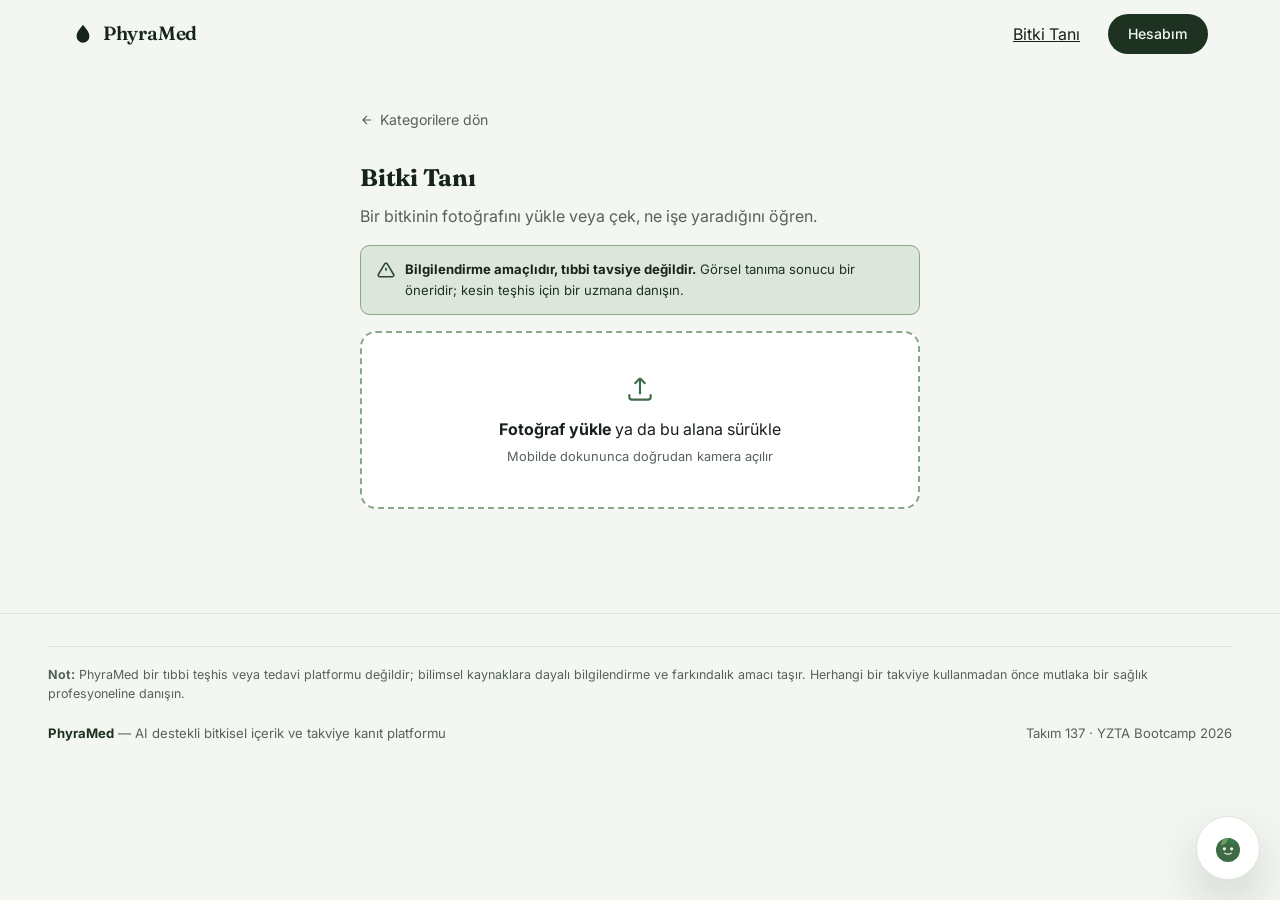
==== pages/gorsel-tanima.html @ 5cb4436f "Add files via upload [SCRUM-37] Görsel tanıma sayfası eklendi, PO içerik standardına uyum (Bilimsel " ====
<!doctype html>
<html lang="tr">
<head>
  <meta charset="UTF-8" />
  <meta name="viewport" content="width=device-width, initial-scale=1.0" />
  <title>Bitki Tanı — PhyraMed</title>
  <link rel="icon" href="data:image/svg+xml,%3Csvg xmlns='http://www.w3.org/2000/svg' viewBox='0 0 24 24'%3E%3Cpath fill='%2329442E' d='M12 2C8 7 5 10.5 5 14.5A7 7 0 0 0 19 14.5C19 10.5 16 7 12 2z'/%3E%3C/svg%3E" />
  <link rel="preconnect" href="https://fonts.googleapis.com" />
  <link href="https://fonts.googleapis.com/css2?family=Fraunces:opsz,wght@9..144,500;9..144,600;9..144,700&family=Inter:wght@400;500;600&family=IBM+Plex+Mono:wght@400;500&display=swap" rel="stylesheet" />
  <link rel="stylesheet" href="../css/style.css" />
  <script src="../js/data.js" defer></script>
  <script src="../js/main.js" defer></script>
</head>
<body data-home="../index.html" data-profil="profil.html" data-tani="gorsel-tanima.html">

  <header class="navbar"></header>

  <main class="recognize-page">
    <a href="../index.html" class="back-link">
      <svg width="14" height="14" viewBox="0 0 24 24" fill="none" stroke="currentColor" stroke-width="2"><path d="M19 12H5M12 19l-7-7 7-7"/></svg>
      Kategorilere dön
    </a>

    <h1>Bitki Tanı</h1>
    <p>Bir bitkinin fotoğrafını yükle veya çek, ne işe yaradığını öğren.</p>

    <div class="disclaimer">
      <svg width="18" height="18" viewBox="0 0 24 24" fill="none" stroke="currentColor" stroke-width="2"><path d="M12 9v4M12 17h.01M10.3 3.9 1.8 18a2 2 0 0 0 1.7 3h17a2 2 0 0 0 1.7-3L13.7 3.9a2 2 0 0 0-3.4 0z"/></svg>
      <span><strong>Bilgilendirme amaçlıdır, tıbbi tavsiye değildir.</strong> Görsel tanıma sonucu bir öneridir; kesin teşhis için bir uzmana danışın.</span>
    </div>

    <label class="dropzone" id="dropzone" for="photo-input">
      <svg width="32" height="32" viewBox="0 0 24 24" fill="none" stroke="currentColor" stroke-width="1.6"><path d="M12 16V4M12 4l-4 4M12 4l4 4"/><path d="M4 16v2a2 2 0 0 0 2 2h12a2 2 0 0 0 2-2v-2"/></svg>
      <div><strong>Fotoğraf yükle</strong> ya da bu alana sürükle</div>
      <p class="hint">Mobilde dokununca doğrudan kamera açılır</p>
      <input type="file" id="photo-input" accept="image/*" capture="environment" />
    </label>

    <div class="preview-wrap" id="preview-wrap" style="display:none;">
      <img id="preview-img" alt="Yüklenen bitki fotoğrafı önizlemesi" />
      <div class="preview-actions">
        <button type="button" class="btn-primary" id="analyze-btn">Analiz Et</button>
        <button type="button" class="btn-ghost" id="reset-btn">Başka fotoğraf seç</button>
      </div>
      <div class="analyzing" id="analyzing" style="display:none;">
        <span class="spinner" aria-hidden="true"></span> Fotoğraf analiz ediliyor...
      </div>
    </div>

    <div id="result-wrap"></div>
  </main>

  <footer class="site-footer"></footer>

  <div class="chatbot-wrap"></div>

  <script>
    document.addEventListener("DOMContentLoaded", () => {
      const dropzone = document.getElementById("dropzone");
      const input = document.getElementById("photo-input");
      const previewWrap = document.getElementById("preview-wrap");
      const previewImg = document.getElementById("preview-img");
      const analyzeBtn = document.getElementById("analyze-btn");
      const resetBtn = document.getElementById("reset-btn");
      const analyzing = document.getElementById("analyzing");
      const resultWrap = document.getElementById("result-wrap");

      // Sürükle-bırak desteği
      ["dragover", "dragenter"].forEach((evt) =>
        dropzone.addEventListener(evt, (e) => { e.preventDefault(); dropzone.classList.add("dragover"); })
      );
      ["dragleave", "drop"].forEach((evt) =>
        dropzone.addEventListener(evt, (e) => { e.preventDefault(); dropzone.classList.remove("dragover"); })
      );
      dropzone.addEventListener("drop", (e) => {
        const file = e.dataTransfer.files?.[0];
        if (file) handleFile(file);
      });

      input.addEventListener("change", () => {
        const file = input.files?.[0];
        if (file) handleFile(file);
      });

      function handleFile(file) {
        if (!file.type.startsWith("image/")) return;
        const reader = new FileReader();
        reader.onload = () => {
          previewImg.src = reader.result;
          previewWrap.style.display = "block";
          resultWrap.innerHTML = "";
          dropzone.style.display = "none";
        };
        reader.readAsDataURL(file);
      }

      analyzeBtn.addEventListener("click", () => {
        analyzing.style.display = "flex";
        analyzeBtn.disabled = true;
        resultWrap.innerHTML = "";

        // NOT: Şu an sabit bir örnek sonuç gösteriyoruz. AI/Melike'nin görsel
        // tanıma modeli hazır olunca burası gerçek bir API çağrısına
        // (ör. POST /api/recognize, dönen alanlar RECOGNITION_DEMO ile aynı
        // şekilde) bağlanacak, geri kalan render kodu değişmeyecek.
        setTimeout(() => {
          analyzing.style.display = "none";
          analyzeBtn.disabled = false;
          renderResult(PhyraMed.RECOGNITION_DEMO);
        }, 1400);
      });

      resetBtn.addEventListener("click", () => {
        input.value = "";
        previewWrap.style.display = "none";
        dropzone.style.display = "block";
        resultWrap.innerHTML = "";
      });

      function renderResult(result) {
        const esc = PhyraMed.escapeHTML;
        resultWrap.innerHTML = `
          <div class="result-card">
            <div class="card-top" style="margin-bottom:0.5rem;">
              <h3 style="margin:0;color:var(--forest-900);">${esc(result.name)}</h3>
              <span class="confidence">%${esc(result.confidence)} eşleşme</span>
            </div>
            <p style="font-size:0.9rem;color:var(--muted);margin:0 0 1rem;">${esc(result.summary)}</p>
            <a href="urun.html?id=${encodeURIComponent(result.related_product_id)}" class="btn-primary" style="display:inline-flex;text-decoration:none;">İlgili ürünü gör</a>
          </div>
        `;
      }
    });
  </script>
</body>
</html>
---- css/style.css ----
/* =========================================================
   PhyraMed — Tasarım Sistemi
   Tek kaynak: renkleri/fontları değiştirmek istersen sadece
   buradaki :root değişkenlerini güncelle.
   ========================================================= */
:root {
  /* Zemin: soğuk, hafif yeşile çalan kağıt tonu */
  --paper: #F3F6F1;
  --paper-dim: #E7EEE3;
  --surface: #FFFFFF;

  /* Marka yeşili — koyudan açığa */
  --forest-900: #16241A;
  --forest-800: #1E3222;
  --forest-700: #29442E;
  --forest-500: #3F6B44;
  --forest-300: #86A788;
  --forest-100: #DCE6DA;

  --ink: #1A211B;
  --muted: #55625A;

  /* Kanıt seviyesi kodlaması — sitenin bilimsel omurgası */
  --evidence-strong: #2E7D4F;
  --evidence-strong-bg: #E7F3EB;
  --evidence-middle: #A9760E;
  --evidence-middle-bg: #FBF1DD;
  --evidence-weak: #A8402B;
  --evidence-weak-bg: #F7E7E3;

  --font-display: "Fraunces", "Source Serif 4", Georgia, serif;
  --font-body: "Inter", system-ui, sans-serif;
  --font-mono: "IBM Plex Mono", monospace;

  --radius-card: 1rem;
  --radius-sm: 0.6rem;
  --shadow-sm: 0 1px 2px rgba(22, 36, 26, 0.06);
  --shadow-md: 0 8px 24px rgba(22, 36, 26, 0.08);
  --shadow-lg: 0 20px 48px rgba(22, 36, 26, 0.16);
}

* { box-sizing: border-box; }
html { scroll-behavior: smooth; }

body {
  margin: 0;
  background: var(--paper);
  color: var(--ink);
  font-family: var(--font-body);
  line-height: 1.55;
  -webkit-font-smoothing: antialiased;
}

h1, h2, h3 { font-family: var(--font-display); margin: 0 0 0.5rem; letter-spacing: -0.01em; }
p { margin: 0 0 1rem; color: var(--muted); }
a { color: inherit; }

:focus-visible {
  outline: 2px solid var(--forest-500);
  outline-offset: 3px;
  border-radius: 4px;
}

@media (prefers-reduced-motion: reduce) {
  html { scroll-behavior: auto; }
  *, *::before, *::after {
    animation-duration: 0.01ms !important;
    transition-duration: 0.01ms !important;
  }
}

.container { max-width: 74rem; margin: 0 auto; padding: 0 1.5rem; }

/* ---------- Navbar ---------- */
.navbar {
  position: sticky;
  top: 0;
  z-index: 40;
  background: rgba(243, 246, 241, 0.85);
  backdrop-filter: blur(10px);
  border-bottom: 1px solid transparent;
  transition: border-color 0.25s ease, box-shadow 0.25s ease;
}
.navbar.scrolled {
  border-bottom-color: var(--forest-100);
  box-shadow: var(--shadow-sm);
}
.navbar-inner {
  max-width: 74rem;
  margin: 0 auto;
  padding: 0 1.5rem;
  height: 4.25rem;
  display: flex;
  align-items: center;
  justify-content: space-between;
}
.brand {
  display: flex;
  align-items: center;
  gap: 0.55rem;
  font-family: var(--font-display);
  font-weight: 600;
  font-size: 1.2rem;
  color: var(--forest-900);
  text-decoration: none;
  letter-spacing: -0.01em;
}
.brand svg { flex-shrink: 0; }
.nav-links { display: none; align-items: center; gap: 1.75rem; }
.nav-cta {
  background: var(--forest-800);
  color: var(--paper) !important;
  padding: 0.55rem 1.25rem;
  border-radius: 999px;
  font-size: 0.88rem;
  font-weight: 500;
  text-decoration: none;
  transition: background 0.15s ease, transform 0.15s ease;
}
.nav-cta:hover { background: var(--forest-900); transform: translateY(-1px); }
.menu-btn { display: inline-flex; background: none; border: none; cursor: pointer; padding: 0.5rem; color: var(--forest-900); }
.mobile-menu { display: none; flex-direction: column; gap: 0.25rem; padding: 0 1.5rem 1rem; border-top: 1px solid var(--forest-100); }
.mobile-menu.open { display: flex; padding-top: 0.75rem; }
.mobile-menu a { padding: 0.6rem 0; font-size: 0.92rem; font-weight: 500; color: var(--forest-700); text-decoration: none; }

@media (min-width: 640px) {
  .nav-links { display: flex; }
  .menu-btn { display: none; }
}

/* ---------- Hero ---------- */
main.page { padding: 0 0 4rem; max-width: 74rem; margin: 0 auto; }
.hero {
  display: grid;
  grid-template-columns: 1fr;
  gap: 2.5rem;
  align-items: center;
  padding: 3rem 1.5rem 2.5rem;
}
@media (min-width: 900px) {
  .hero { grid-template-columns: 1.1fr 0.9fr; padding: 4.5rem 1.5rem 3.5rem; }
}
.eyebrow {
  display: inline-flex;
  align-items: center;
  gap: 0.5rem;
  font-family: var(--font-mono);
  font-size: 0.75rem;
  letter-spacing: 0.06em;
  text-transform: uppercase;
  color: var(--forest-500);
  background: var(--forest-100);
  padding: 0.3rem 0.75rem;
  border-radius: 999px;
  margin-bottom: 1.25rem;
}
.hero h1 {
  font-size: 2.1rem;
  line-height: 1.12;
  color: var(--forest-900);
  font-weight: 600;
}
@media (min-width: 640px) { .hero h1 { font-size: 2.9rem; } }
.hero .lede { font-size: 1.05rem; max-width: 34rem; }
.hero-art { display: flex; justify-content: center; }
.hero-art svg { width: 100%; max-width: 22rem; height: auto; }

/* Kanıt seviyesi lejantı — hero altında, içeriğe dayalı gerçek bir imza öğesi */
.legend {
  display: flex;
  flex-wrap: wrap;
  gap: 0.6rem;
  margin-top: 1.75rem;
}
.legend-chip {
  display: flex;
  align-items: center;
  gap: 0.45rem;
  font-size: 0.8rem;
  color: var(--ink);
  background: var(--surface);
  border: 1px solid var(--forest-100);
  border-radius: 999px;
  padding: 0.4rem 0.8rem 0.4rem 0.55rem;
}
.legend-dot { width: 0.55rem; height: 0.55rem; border-radius: 999px; flex-shrink: 0; }

/* ---------- Section ---------- */
.section { padding: 2.75rem 1.5rem 0; }
.section-head { display: flex; align-items: baseline; justify-content: space-between; gap: 1rem; margin-bottom: 1.25rem; }
.section-head h2 { font-size: 1.35rem; color: var(--forest-900); }
.section-head .hint { font-size: 0.85rem; color: var(--muted); }

.grid { display: grid; gap: 0.85rem; grid-template-columns: repeat(2, 1fr); }
@media (min-width: 640px) { .grid { grid-template-columns: repeat(3, 1fr); } }
@media (min-width: 1024px) { .grid.categories { grid-template-columns: repeat(6, 1fr); } }
@media (min-width: 1024px) { .grid.products { grid-template-columns: repeat(3, 1fr); gap: 1.1rem; } }

/* ---------- Cards ---------- */
.card {
  display: block;
  text-align: left;
  background: var(--surface);
  border: 1px solid var(--forest-100);
  border-radius: var(--radius-card);
  padding: 1.1rem;
  cursor: pointer;
  text-decoration: none;
  color: inherit;
  box-shadow: var(--shadow-sm);
  transition: box-shadow 0.2s ease, transform 0.2s ease, border-color 0.2s ease;
}
.card:hover { border-color: var(--forest-300); box-shadow: var(--shadow-md); transform: translateY(-2px); }
.card.category { display: flex; flex-direction: column; gap: 0.6rem; align-items: flex-start; }
.card.category svg { color: var(--forest-500); }
.card.category span { font-size: 0.86rem; font-weight: 500; color: var(--forest-900); line-height: 1.3; }
.card.category.active { border-color: var(--forest-500); background: var(--forest-100); box-shadow: var(--shadow-md); }

.card.product { padding: 1.4rem; display: flex; flex-direction: column; gap: 0.7rem; }
.card-top { display: flex; justify-content: space-between; align-items: start; gap: 0.5rem; }
.card-top h3 { font-size: 1.12rem; color: var(--forest-900); margin: 0; }
.card p.desc { font-size: 0.9rem; color: var(--muted); margin: 0; }

.evidence-badge {
  display: inline-flex;
  align-items: center;
  gap: 0.4rem;
  border-radius: 999px;
  padding: 0.28rem 0.75rem;
  font-size: 0.76rem;
  font-family: var(--font-mono);
  font-weight: 500;
  white-space: nowrap;
}
.evidence-badge::before {
  content: "";
  width: 0.45rem; height: 0.45rem; border-radius: 999px; background: currentColor;
}
.evidence-Güçlü { background: var(--evidence-strong-bg); color: var(--evidence-strong); }
.evidence-Orta  { background: var(--evidence-middle-bg); color: var(--evidence-middle); }
.evidence-Zayıf { background: var(--evidence-weak-bg); color: var(--evidence-weak); }
/* Bekliyor / Değerlendirilemedi bilimsel kanıt seviyesi değildir (bkz.
   evidence-classification.md madde 7) — bilinçli olarak nötr gri: */
.evidence-Bekliyor, .evidence-Değerlendirilemedi { background: var(--paper-dim); color: var(--muted); }
.evidence-Bekliyor::before, .evidence-Değerlendirilemedi::before { display: none; }

/* ---------- İskelet (skeleton) yükleyici ----------
   Gerçek API'ye geçince veri gelene kadar boş ekran yerine bunlar görünür. */
.skeleton {
  position: relative;
  overflow: hidden;
  background: var(--forest-100);
  border-color: transparent;
  box-shadow: none;
  pointer-events: none;
}
.skeleton::after {
  content: "";
  position: absolute; inset: 0;
  transform: translateX(-100%);
  background: linear-gradient(90deg, transparent, rgba(255,255,255,0.55), transparent);
  animation: shimmer 1.4s ease-in-out infinite;
}
@keyframes shimmer { 100% { transform: translateX(100%); } }
.skeleton-category { height: 4.4rem; }
.skeleton-product { height: 8.5rem; }
.skeleton-panel { height: 7rem; border-radius: var(--radius-card); }
.skeleton-row { height: 3.5rem; border-radius: var(--radius-card); margin-bottom: 0.55rem; }

/* ---------- Ürün detay (iki kolon) ---------- */
.product-header { padding: 2.5rem 1.5rem 0; max-width: 56rem; margin: 0 auto; }
.back-link {
  display: inline-flex; align-items: center; gap: 0.4rem;
  font-size: 0.88rem; color: var(--muted); text-decoration: none; margin-bottom: 1.75rem;
  transition: color 0.15s ease;
}
.back-link:hover { color: var(--forest-700); }
.product-layout {
  display: grid;
  grid-template-columns: 1fr;
  gap: 1rem;
  max-width: 56rem;
  margin: 1.5rem auto 0;
  padding: 0 1.5rem 3rem;
}
@media (min-width: 800px) { .product-layout { grid-template-columns: 1.6fr 1fr; align-items: start; } }
.panel {
  background: var(--surface);
  border: 1px solid var(--forest-100);
  border-radius: var(--radius-card);
  padding: 1.4rem;
  margin-bottom: 1rem;
  box-shadow: var(--shadow-sm);
}
.panel.risk { background: var(--evidence-weak-bg); border-color: rgba(168, 64, 43, 0.25); }
.panel h2 { font-size: 0.98rem; display: flex; align-items: center; gap: 0.5rem; color: var(--forest-900); }
.panel.risk h2 { color: var(--evidence-weak); }
.panel ul { margin: 0; padding-left: 1.1rem; font-size: 0.9rem; color: var(--muted); }
.panel ul li { margin-bottom: 0.3rem; }
.source-row { display: flex; justify-content: space-between; align-items: center; gap: 0.75rem; font-size: 0.88rem; padding: 0.5rem 0; border-bottom: 1px solid var(--forest-100); }
.source-row:last-child { border-bottom: none; }
.source-tag { font-size: 0.72rem; background: var(--forest-100); color: var(--forest-700); padding: 0.2rem 0.65rem; border-radius: 999px; white-space: nowrap; }

/* ---------- Profil ---------- */
.profile-page { max-width: 42rem; margin: 0 auto; padding: 2.5rem 1.5rem 3rem; }
.avatar {
  width: 4rem; height: 4rem; border-radius: 999px;
  background: linear-gradient(155deg, var(--forest-500), var(--forest-800));
  color: var(--paper);
  display: flex; align-items: center; justify-content: center;
  font-family: var(--font-display); font-size: 1.4rem; font-weight: 600;
  box-shadow: var(--shadow-sm);
}
.profile-head { display: flex; align-items: center; gap: 1.1rem; margin-bottom: 2.25rem; }
.profile-head h1 { font-size: 1.35rem; color: var(--forest-900); margin-bottom: 0.15rem; }
.profile-head .since { font-size: 0.85rem; color: var(--muted); margin: 0; }
.history-item {
  display: flex; justify-content: space-between; align-items: center; gap: 0.75rem;
  background: var(--surface); border: 1px solid var(--forest-100); border-radius: var(--radius-card);
  padding: 0.95rem 1.1rem; margin-bottom: 0.55rem; box-shadow: var(--shadow-sm);
  opacity: 0; transform: translateX(-8px);
  animation: slideIn 0.35s ease forwards;
}
@keyframes slideIn { to { opacity: 1; transform: translateX(0); } }
.history-item .query { font-size: 0.92rem; font-weight: 500; margin: 0; color: var(--ink); }
.history-item .cat { font-size: 0.78rem; color: var(--muted); margin: 0.1rem 0 0; }
.history-item .date { font-size: 0.78rem; color: var(--muted); font-family: var(--font-mono); flex-shrink: 0; }

/* ---------- Görsel tanıma (SCRUM-37) ---------- */
.recognize-page { max-width: 38rem; margin: 0 auto; padding: 2.5rem 1.5rem 3rem; }
.recognize-page h1 { font-size: 1.5rem; color: var(--forest-900); }

.dropzone {
  display: flex;
  flex-direction: column;
  align-items: center;
  justify-content: center;
  border: 2px dashed var(--forest-300);
  border-radius: var(--radius-card);
  background: var(--surface);
  padding: 2.5rem 1.5rem;
  text-align: center;
  cursor: pointer;
  transition: border-color 0.15s ease, background 0.15s ease;
}
.dropzone:hover, .dropzone.dragover { border-color: var(--forest-500); background: var(--forest-100); }
.dropzone svg { color: var(--forest-500); margin-bottom: 0.75rem; }
.dropzone .hint { font-size: 0.8rem; color: var(--muted); margin: 0.35rem 0 0; }
.dropzone input[type="file"] { display: none; }

.preview-wrap { margin-top: 1.25rem; text-align: center; }
.preview-wrap img {
  max-width: 100%; max-height: 20rem; border-radius: var(--radius-card);
  box-shadow: var(--shadow-md); object-fit: cover;
}
.preview-actions { display: flex; gap: 0.6rem; justify-content: center; margin-top: 1rem; }
.btn-primary {
  background: var(--forest-800); color: var(--paper); border: none; border-radius: 999px;
  padding: 0.6rem 1.4rem; font-size: 0.88rem; font-weight: 500; cursor: pointer;
  transition: background 0.15s ease;
}
.btn-primary:hover { background: var(--forest-900); }
.btn-primary:disabled { opacity: 0.6; cursor: not-allowed; }
.btn-ghost {
  background: none; border: 1px solid var(--forest-100); color: var(--forest-700);
  border-radius: 999px; padding: 0.6rem 1.4rem; font-size: 0.88rem; font-weight: 500; cursor: pointer;
}
.btn-ghost:hover { background: var(--forest-100); }

.analyzing { display: flex; align-items: center; gap: 0.6rem; justify-content: center; margin-top: 1rem; color: var(--muted); font-size: 0.88rem; }
.spinner {
  width: 1.1rem; height: 1.1rem; border-radius: 999px;
  border: 2px solid var(--forest-100); border-top-color: var(--forest-500);
  animation: spin 0.7s linear infinite;
}
@keyframes spin { to { transform: rotate(360deg); } }

.result-card {
  margin-top: 1.5rem; background: var(--surface); border: 1px solid var(--forest-100);
  border-radius: var(--radius-card); padding: 1.4rem; box-shadow: var(--shadow-sm);
}
.result-card .confidence {
  font-family: var(--font-mono); font-size: 0.76rem; color: var(--forest-500);
  background: var(--forest-100); border-radius: 999px; padding: 0.2rem 0.65rem;
}

/* ---------- Footer ---------- */
.site-footer {
  border-top: 1px solid var(--forest-100);
  padding: 2rem 1.5rem;
  margin-top: 3.5rem;
}
.footer-inner {
  max-width: 74rem; margin: 0 auto;
  display: flex; flex-wrap: wrap; justify-content: space-between; gap: 1rem;
  font-size: 0.82rem; color: var(--muted);
}
.footer-inner strong { color: var(--forest-800); }

.disclaimer {
  display: flex;
  align-items: flex-start;
  gap: 0.6rem;
  background: var(--forest-100);
  border: 1px solid var(--forest-300);
  border-radius: var(--radius-sm);
  padding: 0.85rem 1rem;
  font-size: 0.82rem;
  color: var(--forest-800);
  margin: 0 0 1rem;
}
.disclaimer svg { flex-shrink: 0; margin-top: 0.1rem; color: var(--forest-700); }
.disclaimer strong { color: var(--forest-900); }
.footer-disclaimer {
  max-width: 74rem; margin: 0 auto 1.25rem;
  font-size: 0.78rem; color: var(--muted);
  border-top: 1px solid var(--forest-100);
  padding-top: 1.1rem;
}

/* =========================================================
   Chatbot karakteri
   ========================================================= */
.chatbot-wrap {
  position: fixed; bottom: 1.25rem; right: 1.25rem; z-index: 50;
  display: flex; flex-direction: column; align-items: flex-end; gap: 0.75rem;
}
.mascot-btn {
  width: 4rem; height: 4rem; border-radius: 999px;
  background: var(--surface);
  border: 1px solid var(--forest-100);
  box-shadow: var(--shadow-lg);
  display: flex; align-items: center; justify-content: center;
  cursor: pointer;
  animation: floatIdle 4s ease-in-out infinite;
  transition: transform 0.15s ease;
}
.mascot-btn:hover { transform: scale(1.08); }
.mascot-btn:active { transform: scale(0.92); }
.mascot-btn.talking { animation: talkBounce 0.5s ease-in-out infinite; }
.mascot-btn.happy { animation: happyPop 0.5s ease; }

@keyframes floatIdle {
  0%, 100% { transform: rotate(0deg) translateY(0); }
  25% { transform: rotate(-4deg) translateY(-2px); }
  75% { transform: rotate(4deg) translateY(-2px); }
}
@keyframes talkBounce {
  0%, 100% { transform: rotate(0deg) scale(1); }
  50% { transform: rotate(-5deg) scale(1.05); }
}
@keyframes happyPop {
  0% { transform: scale(1); }
  50% { transform: scale(1.18); }
  100% { transform: scale(1); }
}
.talking .mascot-mouth { animation: mouthMove 0.5s ease-in-out infinite; }
@keyframes mouthMove {
  0%, 100% { transform: scaleY(1); }
  50% { transform: scaleY(1.6) translateY(2px); }
}

.chat-panel {
  width: min(24rem, 90vw); height: 27rem;
  background: var(--surface);
  border-radius: var(--radius-card);
  box-shadow: var(--shadow-lg);
  border: 1px solid var(--forest-100);
  display: none; flex-direction: column; overflow: hidden;
}
.chat-panel.open { display: flex; animation: panelIn 0.18s ease; }
@keyframes panelIn {
  from { opacity: 0; transform: translateY(16px) scale(0.96); }
  to { opacity: 1; transform: translateY(0) scale(1); }
}
.chat-header {
  background: var(--forest-800); color: var(--paper);
  padding: 0.85rem 1.1rem; display: flex; justify-content: space-between; align-items: center;
  font-family: var(--font-display); font-weight: 600;
}
.chat-header button { background: none; border: none; color: var(--paper); cursor: pointer; opacity: 0.85; }
.chat-header button:hover { opacity: 1; }
.chat-body { flex: 1; overflow-y: auto; overflow-anchor: none; scroll-behavior: smooth; padding: 0.85rem; background: var(--paper-dim); display: flex; flex-direction: column; gap: 0.5rem; }
.bubble { max-width: 82%; padding: 0.55rem 0.8rem; border-radius: 1rem; font-size: 0.85rem; }
.bubble.bot { background: var(--surface); border: 1px solid var(--forest-100); align-self: flex-start; }
.bubble.user { background: var(--forest-800); color: var(--paper); align-self: flex-end; }
.quick-replies { display: flex; gap: 0.5rem; padding: 0 0.85rem 0.6rem; overflow-x: auto; }
.quick-replies button {
  flex-shrink: 0; font-size: 0.75rem; padding: 0.4rem 0.8rem; border-radius: 999px;
  border: 1px solid var(--forest-100); background: var(--surface); color: var(--forest-700); cursor: pointer;
  transition: background 0.15s ease;
}
.quick-replies button:hover { background: var(--forest-100); }
.chat-form { display: flex; gap: 0.5rem; padding: 0.85rem; border-top: 1px solid var(--forest-100); }
.chat-form input {
  flex: 1; font-size: 0.85rem; padding: 0.55rem 1rem; border-radius: 999px;
  border: 1px solid var(--forest-100); background: var(--paper);
}
.chat-form input:focus { outline: none; border-color: var(--forest-300); }
.chat-form button {
  background: var(--forest-800); color: var(--paper); border: none; border-radius: 999px;
  width: 2.4rem; height: 2.4rem; cursor: pointer; display: flex; align-items: center; justify-content: center;
  transition: background 0.15s ease;
}
.chat-form button:hover { background: var(--forest-900); }
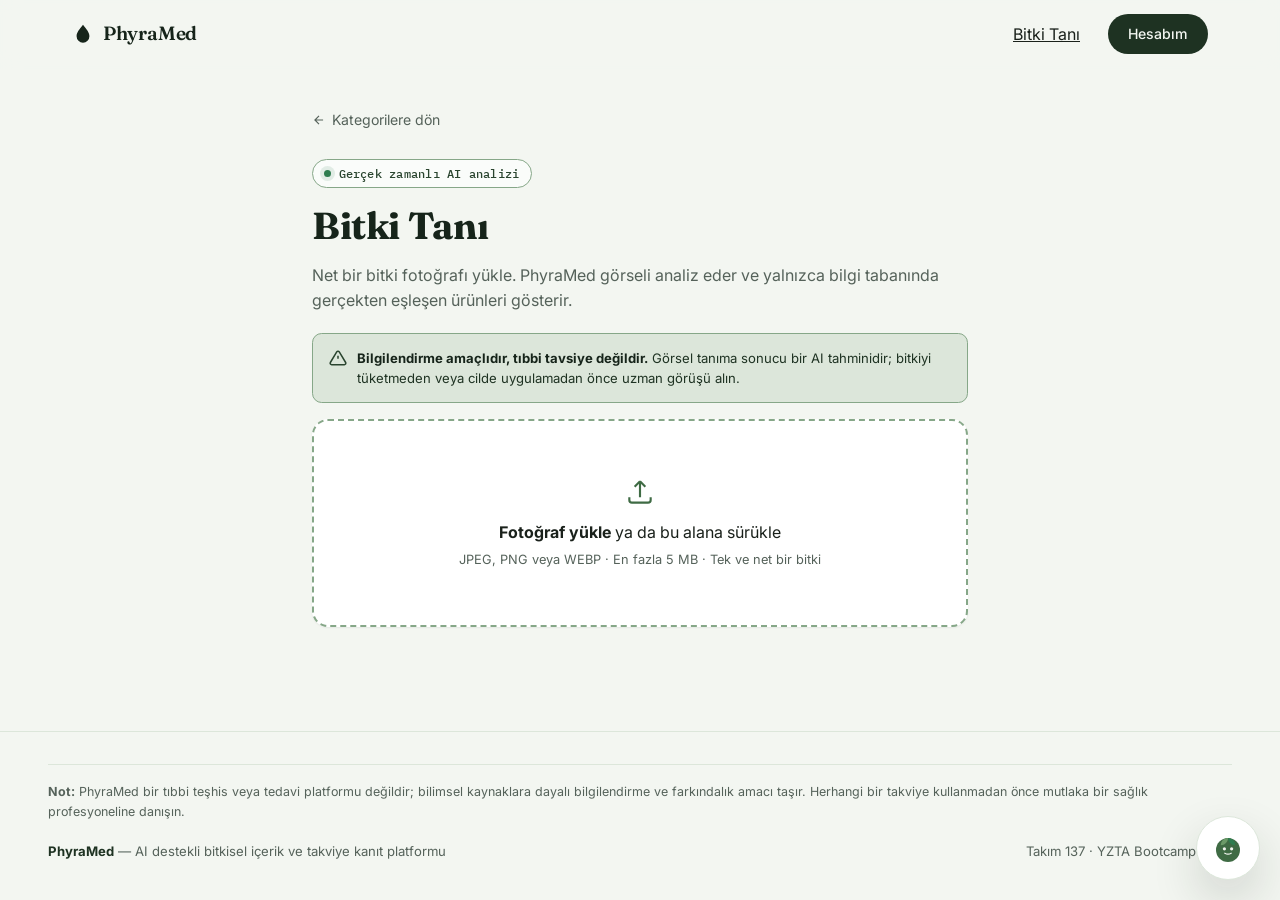
==== commit eaba9e0b: "Finalize visual recognition, safety, comments, and chatbot integration" ====
--- a/pages/gorsel-tanima.html
+++ b/pages/gorsel-tanima.html
@@ -21,33 +21,48 @@
       Kategorilere dön
     </a>
 
-    <h1>Bitki Tanı</h1>
-    <p>Bir bitkinin fotoğrafını yükle veya çek, ne işe yaradığını öğren.</p>
+    <div class="recognize-heading">
+      <span class="ai-live-badge">
+        <span class="ai-live-dot" aria-hidden="true"></span>
+        Gerçek zamanlı AI analizi
+      </span>
+      <h1>Bitki Tanı</h1>
+      <p>Net bir bitki fotoğrafı yükle. PhyraMed görseli analiz eder ve yalnızca bilgi tabanında gerçekten eşleşen ürünleri gösterir.</p>
+    </div>
 
     <div class="disclaimer">
       <svg width="18" height="18" viewBox="0 0 24 24" fill="none" stroke="currentColor" stroke-width="2"><path d="M12 9v4M12 17h.01M10.3 3.9 1.8 18a2 2 0 0 0 1.7 3h17a2 2 0 0 0 1.7-3L13.7 3.9a2 2 0 0 0-3.4 0z"/></svg>
-      <span><strong>Bilgilendirme amaçlıdır, tıbbi tavsiye değildir.</strong> Görsel tanıma sonucu bir öneridir; kesin teşhis için bir uzmana danışın.</span>
+      <span><strong>Bilgilendirme amaçlıdır, tıbbi tavsiye değildir.</strong> Görsel tanıma sonucu bir AI tahminidir; bitkiyi tüketmeden veya cilde uygulamadan önce uzman görüşü alın.</span>
     </div>
 
     <label class="dropzone" id="dropzone" for="photo-input">
       <svg width="32" height="32" viewBox="0 0 24 24" fill="none" stroke="currentColor" stroke-width="1.6"><path d="M12 16V4M12 4l-4 4M12 4l4 4"/><path d="M4 16v2a2 2 0 0 0 2 2h12a2 2 0 0 0 2-2v-2"/></svg>
       <div><strong>Fotoğraf yükle</strong> ya da bu alana sürükle</div>
-      <p class="hint">Mobilde dokununca doğrudan kamera açılır</p>
-      <input type="file" id="photo-input" accept="image/*" capture="environment" />
+      <p class="hint">JPEG, PNG veya WEBP · En fazla 5 MB · Tek ve net bir bitki</p>
+      <input
+        type="file"
+        id="photo-input"
+        accept="image/jpeg,image/png,image/webp"
+        capture="environment"
+        aria-describedby="upload-help"
+      />
     </label>
+    <p id="upload-help" class="sr-only">JPEG, PNG veya WEBP biçiminde en fazla 5 MB boyutunda tek bir bitki fotoğrafı yükleyin.</p>
 
     <div class="preview-wrap" id="preview-wrap" style="display:none;">
       <img id="preview-img" alt="Yüklenen bitki fotoğrafı önizlemesi" />
+      <p class="file-meta" id="file-meta"></p>
       <div class="preview-actions">
-        <button type="button" class="btn-primary" id="analyze-btn">Analiz Et</button>
+        <button type="button" class="btn-primary" id="analyze-btn">AI ile Analiz Et</button>
         <button type="button" class="btn-ghost" id="reset-btn">Başka fotoğraf seç</button>
       </div>
-      <div class="analyzing" id="analyzing" style="display:none;">
-        <span class="spinner" aria-hidden="true"></span> Fotoğraf analiz ediliyor...
+      <div class="analyzing" id="analyzing" style="display:none;" role="status" aria-live="polite">
+        <span class="spinner" aria-hidden="true"></span>
+        <span>Görsel analiz ediliyor ve PhyraMed kataloğuyla eşleştiriliyor...</span>
       </div>
     </div>
 
-    <div id="result-wrap"></div>
+    <div id="result-wrap" aria-live="polite"></div>
   </main>
 
   <footer class="site-footer"></footer>
@@ -60,20 +75,36 @@
       const input = document.getElementById("photo-input");
       const previewWrap = document.getElementById("preview-wrap");
       const previewImg = document.getElementById("preview-img");
+      const fileMeta = document.getElementById("file-meta");
       const analyzeBtn = document.getElementById("analyze-btn");
       const resetBtn = document.getElementById("reset-btn");
       const analyzing = document.getElementById("analyzing");
       const resultWrap = document.getElementById("result-wrap");
 
-      // Sürükle-bırak desteği
-      ["dragover", "dragenter"].forEach((evt) =>
-        dropzone.addEventListener(evt, (e) => { e.preventDefault(); dropzone.classList.add("dragover"); })
-      );
-      ["dragleave", "drop"].forEach((evt) =>
-        dropzone.addEventListener(evt, (e) => { e.preventDefault(); dropzone.classList.remove("dragover"); })
-      );
-      dropzone.addEventListener("drop", (e) => {
-        const file = e.dataTransfer.files?.[0];
+      const MAX_FILE_SIZE = 5 * 1024 * 1024;
+      const ALLOWED_TYPES = new Set(["image/jpeg", "image/png", "image/webp"]);
+      const REQUEST_TIMEOUT_MS = 60000;
+
+      let selectedFile = null;
+      let previewObjectURL = null;
+      let activeController = null;
+
+      ["dragover", "dragenter"].forEach((eventName) => {
+        dropzone.addEventListener(eventName, (event) => {
+          event.preventDefault();
+          dropzone.classList.add("dragover");
+        });
+      });
+
+      ["dragleave", "drop"].forEach((eventName) => {
+        dropzone.addEventListener(eventName, (event) => {
+          event.preventDefault();
+          dropzone.classList.remove("dragover");
+        });
+      });
+
+      dropzone.addEventListener("drop", (event) => {
+        const file = event.dataTransfer.files?.[0];
         if (file) handleFile(file);
       });
 
@@ -82,54 +113,382 @@
         if (file) handleFile(file);
       });
 
+      analyzeBtn.addEventListener("click", analyzeSelectedImage);
+      resetBtn.addEventListener("click", resetSelection);
+
       function handleFile(file) {
-        if (!file.type.startsWith("image/")) return;
-        const reader = new FileReader();
-        reader.onload = () => {
-          previewImg.src = reader.result;
-          previewWrap.style.display = "block";
-          resultWrap.innerHTML = "";
-          dropzone.style.display = "none";
-        };
-        reader.readAsDataURL(file);
-      }
-
-      analyzeBtn.addEventListener("click", () => {
-        analyzing.style.display = "flex";
-        analyzeBtn.disabled = true;
+        clearUploadError();
+        clearResult();
+
+        if (!ALLOWED_TYPES.has(file.type)) {
+          showUploadError("Sadece JPEG, PNG veya WEBP biçimindeki fotoğraflar yüklenebilir.");
+          input.value = "";
+          return;
+        }
+
+        if (file.size === 0) {
+          showUploadError("Seçilen dosya boş. Lütfen başka bir fotoğraf seç.");
+          input.value = "";
+          return;
+        }
+
+        if (file.size > MAX_FILE_SIZE) {
+          const sizeMB = (file.size / (1024 * 1024)).toFixed(1);
+          showUploadError(`Dosya çok büyük (${sizeMB} MB). En fazla 5 MB boyutunda bir fotoğraf yükleyebilirsin.`);
+          input.value = "";
+          return;
+        }
+
+        abortActiveRequest();
+        revokePreviewURL();
+
+        selectedFile = file;
+        previewObjectURL = URL.createObjectURL(file);
+        previewImg.src = previewObjectURL;
+        previewWrap.style.display = "block";
+        dropzone.style.display = "none";
+        fileMeta.textContent = `${file.name} · ${formatFileSize(file.size)}`;
+        analyzeBtn.focus();
+      }
+
+      async function analyzeSelectedImage() {
+        if (!selectedFile) {
+          showUploadError("Önce analiz edilecek bir fotoğraf seç.");
+          return;
+        }
+
+        abortActiveRequest();
+        clearResult();
+        setBusy(true);
+
+        const controller = new AbortController();
+        activeController = controller;
+        const timeoutId = window.setTimeout(() => controller.abort(), REQUEST_TIMEOUT_MS);
+        const startedAt = performance.now();
+
+        try {
+          const formData = new FormData();
+          formData.append("file", selectedFile, selectedFile.name);
+
+          const configuredBase = window.PhyraMed?.API_BASE_URL || "http://127.0.0.1:8000";
+          const isHttpPage = window.location.protocol === "http:" || window.location.protocol === "https:";
+          const isStandaloneFrontend = ["5500", "5501"].includes(window.location.port);
+          const apiBase = isHttpPage && !isStandaloneFrontend
+            ? window.location.origin
+            : configuredBase;
+
+          const response = await fetch(`${apiBase}/products/identify`, {
+            method: "POST",
+            body: formData,
+            signal: controller.signal,
+          });
+
+          const payload = await readJsonSafely(response);
+
+          if (!response.ok) {
+            throw new Error(payload?.detail || `Analiz isteği başarısız oldu (${response.status}).`);
+          }
+
+          const elapsedSeconds = (performance.now() - startedAt) / 1000;
+          renderResult(payload, elapsedSeconds);
+        } catch (error) {
+          if (error.name === "AbortError") {
+            renderError("Analiz süresi aşıldı. İnternet bağlantısını kontrol edip tekrar dene.");
+          } else {
+            console.error("Görsel tanıma hatası:", error);
+            renderError(error.message || "Görsel analiz sırasında beklenmeyen bir sorun oluştu.");
+          }
+        } finally {
+          window.clearTimeout(timeoutId);
+          if (activeController === controller) activeController = null;
+          setBusy(false);
+        }
+      }
+
+      function renderResult(result, elapsedSeconds) {
+        const esc = window.PhyraMed.escapeHTML;
+        const status = String(result.status || "uncertain");
+        const confidence = String(result.confidence || "düşük").toLocaleLowerCase("tr-TR");
+        const confidenceLabel = {
+          "yüksek": "Yüksek güven",
+          "orta": "Orta güven",
+          "düşük": "Düşük güven",
+        }[confidence] || "Düşük güven";
+        const confidenceClass = {
+          "yüksek": "high",
+          "orta": "medium",
+          "düşük": "low",
+        }[confidence] || "low";
+        const quality = String(result.image_quality || "yetersiz").toLocaleLowerCase("tr-TR");
+        const qualityLabel = {
+          "yeterli": "Görsel kalite: Yeterli",
+          "sınırlı": "Görsel kalite: Sınırlı",
+          "yetersiz": "Görsel kalite: Yetersiz",
+        }[quality] || "Görsel kalite: Yetersiz";
+
+        if (status === "unavailable") {
+          renderError(result.description || "Görsel analiz servisi şu anda kullanılamıyor.");
+          return;
+        }
+
+        if (status === "not_plant") {
+          resultWrap.innerHTML = `
+            <section class="result-card result-card--neutral">
+              <div class="result-heading-row">
+                <div>
+                  <span class="result-eyebrow">AI GÖRSEL KONTROLÜ</span>
+                  <h2>Bitki tespit edilemedi</h2>
+                </div>
+                <span class="confidence confidence--low">${esc(confidenceLabel)}</span>
+              </div>
+              <p>${esc(result.description || "Görselde güvenilir biçimde tanımlanabilen bir bitki bulunamadı.")}</p>
+              <div class="analysis-meta">
+                <span>Görsel AI analizi</span>
+                <span>${esc(elapsedSeconds.toFixed(1))} sn</span>
+                <span>${esc(qualityLabel)}</span>
+              </div>
+              <p class="result-disclaimer">${esc(result.disclaimer || "Bu sonuç bir AI tahminidir.")}</p>
+            </section>
+          `;
+          return;
+        }
+
+        const displayName = esc(result.identified_name || "Belirlenemedi");
+        const nameDetails = [result.identified_name_en, result.scientific_name]
+          .filter(Boolean)
+          .map((value) => esc(value))
+          .join(" · ");
+        const matchedProducts = Array.isArray(result.matched_products)
+          ? result.matched_products
+          : [];
+        const visibleParts = Array.isArray(result.visible_parts)
+          ? result.visible_parts.filter(Boolean)
+          : [];
+        const features = Array.isArray(result.distinguishing_features)
+          ? result.distinguishing_features.filter(Boolean)
+          : [];
+        const alternatives = Array.isArray(result.alternative_candidates)
+          ? result.alternative_candidates.filter((item) => item && item.name)
+          : [];
+        const catalogStatus = String(result.catalog_match_status || "not_applicable");
+        const needsMoreEvidence = catalogStatus === "needs_more_evidence"
+          || Boolean(result.requires_additional_photo)
+          || status === "uncertain";
+        const isCatalogVerified = (
+          catalogStatus === "matched"
+          && matchedProducts.length > 0
+          && result.verification?.accepted === true
+        );
+        const resultBadgeLabel = isCatalogVerified
+          ? `${confidenceLabel} · Doğrulandı`
+          : needsMoreEvidence
+            ? "Doğrulama gerekli"
+            : catalogStatus === "not_found"
+              ? "Katalog dışı tahmin"
+              : "Doğrulanmadı";
+        const resultBadgeClass = isCatalogVerified
+          ? confidenceClass
+          : needsMoreEvidence
+            ? "medium"
+            : "unverified";
+        const resultEyebrow = isCatalogVerified
+          ? "AI BOTANİK TAHMİNİ · DOĞRULANDI"
+          : "AI BOTANİK TAHMİNİ · DOĞRULANMADI";
+
+        const detailsHTML = (visibleParts.length || features.length)
+          ? `
+              <div class="botanical-evidence">
+                ${visibleParts.length ? `
+                  <div>
+                    <strong>Görüntüde seçilen bölümler</strong>
+                    <span>${visibleParts.map((item) => esc(item)).join(", ")}</span>
+                  </div>
+                ` : ""}
+                ${features.length ? `
+                  <div>
+                    <strong>Ayırt edici görsel özellikler</strong>
+                    <ul>${features.map((item) => `<li>${esc(item)}</li>`).join("")}</ul>
+                  </div>
+                ` : ""}
+              </div>
+            `
+          : "";
+
+        const alternativesHTML = alternatives.length
+          ? `
+              <div class="alternative-note">
+                <strong>Modelin değerlendirdiği alternatifler</strong>
+                <span>${alternatives.map((item) => {
+                  const scientific = item.scientific_name ? ` (${esc(item.scientific_name)})` : "";
+                  return `${esc(item.name)}${scientific}`;
+                }).join(", ")}</span>
+              </div>
+            `
+          : "";
+
+        const productHTML = matchedProducts.length
+          ? `
+              <div class="catalog-match-block">
+                <div class="catalog-match-title">
+                  <span class="catalog-check" aria-hidden="true">✓</span>
+                  İki aşamalı katalog doğrulaması tamamlandı
+                </div>
+                <p class="match-explanation">${esc(result.match_explanation || "Tür düzeyindeki tahmin ikinci görsel kontrolle doğrulandı.")}</p>
+                ${matchedProducts.map(renderMatchedProduct).join("")}
+              </div>
+            `
+          : `
+              <div class="catalog-empty-note ${needsMoreEvidence ? "catalog-empty-note--warning" : ""}">
+                <strong>${needsMoreEvidence ? "Güvenli ürün bağlantısı oluşturulmadı." : "PhyraMed kataloğunda doğrulanmış eşleşme bulunamadı."}</strong>
+                <span>${esc(result.match_explanation || "Botanik tahmin gösterildi; ürün bilgisi veya kullanım önerisi üretilmedi.")}</span>
+                <span>Üstteki bitki adı yalnızca model tahminidir; doğrulanmış tür tanısı olarak kullanılmamalıdır.</span>
+                ${needsMoreEvidence ? `<span>Yaprak, çiçek ve gövdeyi birlikte gösteren daha net bir fotoğraf yükleyin.</span>` : ""}
+              </div>
+            `;
+
+        resultWrap.innerHTML = `
+          <section class="result-card ${!isCatalogVerified ? "result-card--uncertain" : ""}">
+            <div class="result-heading-row">
+              <div>
+                <span class="result-eyebrow">${esc(resultEyebrow)}</span>
+                <h2>${displayName}</h2>
+                ${nameDetails ? `<p class="scientific-line">${nameDetails}</p>` : ""}
+              </div>
+              <span class="confidence confidence--${resultBadgeClass}">${esc(resultBadgeLabel)}</span>
+            </div>
+
+            <p class="visual-description">${esc(result.description || "Görsel özelliklere göre bir botanik tahmin oluşturuldu.")}</p>
+
+            <div class="analysis-meta">
+              <span>Açık uçlu botanik analiz</span>
+              <span>${esc(elapsedSeconds.toFixed(1))} sn</span>
+              <span>${esc(qualityLabel)}</span>
+              <span>Model tahmin güveni: ${esc(confidence)}</span>
+              <span>${isCatalogVerified ? "Katalog doğrulaması: Tamamlandı" : "Katalog doğrulaması: Yok"}</span>
+            </div>
+
+            ${detailsHTML}
+            ${alternativesHTML}
+            ${productHTML}
+
+            <p class="result-disclaimer">${esc(result.disclaimer || "Bu sonuç bir AI tahminidir; kesin teşhis değildir.")}</p>
+          </section>
+        `;
+
+        resultWrap.scrollIntoView({ behavior: "smooth", block: "start" });
+      }
+
+      function renderMatchedProduct(product) {
+        const esc = window.PhyraMed.escapeHTML;
+        const productId = Number(product.id);
+        const safeId = Number.isInteger(productId) && productId > 0 ? productId : null;
+        const evidenceText = window.PhyraMed.evidenceBadgeText(product.evidence_level);
+        const categoryName = product.category?.name || "PhyraMed ürünü";
+
+        return `
+          <article class="matched-product-card">
+            <div class="matched-product-copy">
+              <span class="matched-product-category">${esc(categoryName)}</span>
+              <h3>${esc(product.name || "İlgili ürün")}</h3>
+              <p>${esc(product.usage_purpose || "Bu ürün için bilgi tabanındaki kayıt incelenebilir.")}</p>
+              <span class="evidence-mini">Kanıt durumu: ${esc(evidenceText)}</span>
+            </div>
+            ${safeId ? `<a href="urun.html?id=${encodeURIComponent(safeId)}&v=20260802-final2" class="btn-primary matched-product-link">Ürün bilgisini incele</a>` : ""}
+          </article>
+        `;
+      }
+
+      function renderError(message) {
+        const esc = window.PhyraMed.escapeHTML;
+        resultWrap.innerHTML = `
+          <section class="result-card result-card--error" role="alert">
+            <span class="result-eyebrow">ANALİZ TAMAMLANAMADI</span>
+            <h2>Görsel analiz edilemedi</h2>
+            <p>${esc(message)}</p>
+            <p class="result-disclaimer">Fotoğrafın net, tek bitki içeren ve 5 MB'tan küçük olduğundan emin ol.</p>
+          </section>
+        `;
+      }
+
+      function showUploadError(message) {
+        let errorElement = document.getElementById("upload-error");
+
+        if (!errorElement) {
+          errorElement = document.createElement("p");
+          errorElement.id = "upload-error";
+          errorElement.className = "upload-error";
+          errorElement.setAttribute("role", "alert");
+          dropzone.insertAdjacentElement("afterend", errorElement);
+        }
+
+        errorElement.textContent = message;
+      }
+
+      function clearUploadError() {
+        document.getElementById("upload-error")?.remove();
+      }
+
+      function clearResult() {
         resultWrap.innerHTML = "";
-
-        // NOT: Şu an sabit bir örnek sonuç gösteriyoruz. AI/Melike'nin görsel
-        // tanıma modeli hazır olunca burası gerçek bir API çağrısına
-        // (ör. POST /api/recognize, dönen alanlar RECOGNITION_DEMO ile aynı
-        // şekilde) bağlanacak, geri kalan render kodu değişmeyecek.
-        setTimeout(() => {
-          analyzing.style.display = "none";
-          analyzeBtn.disabled = false;
-          renderResult(PhyraMed.RECOGNITION_DEMO);
-        }, 1400);
+      }
+
+      function setBusy(isBusy) {
+        analyzing.style.display = isBusy ? "flex" : "none";
+        analyzeBtn.disabled = isBusy;
+        resetBtn.disabled = isBusy;
+        input.disabled = isBusy;
+        analyzeBtn.textContent = isBusy ? "Analiz ediliyor..." : "AI ile Analiz Et";
+      }
+
+      function abortActiveRequest() {
+        if (activeController) {
+          activeController.abort();
+          activeController = null;
+        }
+      }
+
+      function revokePreviewURL() {
+        if (previewObjectURL) {
+          URL.revokeObjectURL(previewObjectURL);
+          previewObjectURL = null;
+        }
+      }
+
+      function resetSelection() {
+        abortActiveRequest();
+        revokePreviewURL();
+        selectedFile = null;
+        input.value = "";
+        previewImg.removeAttribute("src");
+        fileMeta.textContent = "";
+        previewWrap.style.display = "none";
+        dropzone.style.display = "flex";
+        clearResult();
+        clearUploadError();
+        setBusy(false);
+        dropzone.focus?.();
+      }
+
+      function formatFileSize(bytes) {
+        if (bytes < 1024 * 1024) return `${Math.ceil(bytes / 1024)} KB`;
+        return `${(bytes / (1024 * 1024)).toFixed(1)} MB`;
+      }
+
+      async function readJsonSafely(response) {
+        const text = await response.text();
+        if (!text) return {};
+
+        try {
+          return JSON.parse(text);
+        } catch {
+          return { detail: text };
+        }
+      }
+
+      window.addEventListener("beforeunload", () => {
+        abortActiveRequest();
+        revokePreviewURL();
       });
-
-      resetBtn.addEventListener("click", () => {
-        input.value = "";
-        previewWrap.style.display = "none";
-        dropzone.style.display = "block";
-        resultWrap.innerHTML = "";
-      });
-
-      function renderResult(result) {
-        const esc = PhyraMed.escapeHTML;
-        resultWrap.innerHTML = `
-          <div class="result-card">
-            <div class="card-top" style="margin-bottom:0.5rem;">
-              <h3 style="margin:0;color:var(--forest-900);">${esc(result.name)}</h3>
-              <span class="confidence">%${esc(result.confidence)} eşleşme</span>
-            </div>
-            <p style="font-size:0.9rem;color:var(--muted);margin:0 0 1rem;">${esc(result.summary)}</p>
-            <a href="urun.html?id=${encodeURIComponent(result.related_product_id)}" class="btn-primary" style="display:inline-flex;text-decoration:none;">İlgili ürünü gör</a>
-          </div>
-        `;
-      }
     });
   </script>
 </body>
--- a/css/style.css
+++ b/css/style.css
@@ -327,61 +327,413 @@
 .history-item .date { font-size: 0.78rem; color: var(--muted); font-family: var(--font-mono); flex-shrink: 0; }
 
 /* ---------- Görsel tanıma (SCRUM-37) ---------- */
-.recognize-page { max-width: 38rem; margin: 0 auto; padding: 2.5rem 1.5rem 3rem; }
-.recognize-page h1 { font-size: 1.5rem; color: var(--forest-900); }
+.sr-only {
+  position: absolute;
+  width: 1px;
+  height: 1px;
+  padding: 0;
+  margin: -1px;
+  overflow: hidden;
+  clip: rect(0, 0, 0, 0);
+  white-space: nowrap;
+  border: 0;
+}
+
+.recognize-page {
+  max-width: 44rem;
+  margin: 0 auto;
+  padding: 2.5rem 1.5rem 3rem;
+}
+
+.recognize-heading {
+  margin-bottom: 1.25rem;
+}
+
+.recognize-heading h1 {
+  margin-top: 0.55rem;
+  font-size: clamp(1.8rem, 4vw, 2.35rem);
+  color: var(--forest-900);
+}
+
+.recognize-heading p {
+  max-width: 40rem;
+  margin-bottom: 0;
+}
+
+.ai-live-badge {
+  display: inline-flex;
+  align-items: center;
+  gap: 0.45rem;
+  padding: 0.3rem 0.7rem;
+  border: 1px solid var(--forest-300);
+  border-radius: 999px;
+  background: rgba(255, 255, 255, 0.65);
+  color: var(--forest-700);
+  font-family: var(--font-mono);
+  font-size: 0.72rem;
+  font-weight: 500;
+  letter-spacing: 0.02em;
+}
+
+.ai-live-dot {
+  width: 0.45rem;
+  height: 0.45rem;
+  border-radius: 50%;
+  background: var(--evidence-strong);
+  box-shadow: 0 0 0 4px rgba(46, 125, 79, 0.12);
+}
 
 .dropzone {
   display: flex;
   flex-direction: column;
   align-items: center;
   justify-content: center;
+  min-height: 13rem;
   border: 2px dashed var(--forest-300);
   border-radius: var(--radius-card);
   background: var(--surface);
   padding: 2.5rem 1.5rem;
   text-align: center;
   cursor: pointer;
-  transition: border-color 0.15s ease, background 0.15s ease;
-}
-.dropzone:hover, .dropzone.dragover { border-color: var(--forest-500); background: var(--forest-100); }
-.dropzone svg { color: var(--forest-500); margin-bottom: 0.75rem; }
-.dropzone .hint { font-size: 0.8rem; color: var(--muted); margin: 0.35rem 0 0; }
-.dropzone input[type="file"] { display: none; }
-
-.preview-wrap { margin-top: 1.25rem; text-align: center; }
+  box-shadow: var(--shadow-sm);
+  transition: border-color 0.15s ease, background 0.15s ease, transform 0.15s ease;
+}
+
+.dropzone:hover,
+.dropzone.dragover {
+  border-color: var(--forest-500);
+  background: var(--forest-100);
+  transform: translateY(-1px);
+}
+
+.dropzone svg {
+  color: var(--forest-500);
+  margin-bottom: 0.75rem;
+}
+
+.dropzone .hint {
+  max-width: 30rem;
+  font-size: 0.8rem;
+  color: var(--muted);
+  margin: 0.35rem 0 0;
+}
+
+.dropzone input[type="file"] {
+  display: none;
+}
+
+.upload-error {
+  margin: 0.75rem 0 0;
+  padding: 0.75rem 0.9rem;
+  border: 1px solid rgba(168, 64, 43, 0.28);
+  border-radius: var(--radius-sm);
+  background: var(--evidence-weak-bg);
+  color: var(--evidence-weak);
+  font-size: 0.84rem;
+}
+
+.preview-wrap {
+  margin-top: 1.25rem;
+  text-align: center;
+}
+
 .preview-wrap img {
-  max-width: 100%; max-height: 20rem; border-radius: var(--radius-card);
-  box-shadow: var(--shadow-md); object-fit: cover;
-}
-.preview-actions { display: flex; gap: 0.6rem; justify-content: center; margin-top: 1rem; }
+  width: 100%;
+  max-height: 25rem;
+  border-radius: var(--radius-card);
+  box-shadow: var(--shadow-md);
+  object-fit: contain;
+  background: var(--surface);
+}
+
+.file-meta {
+  margin: 0.65rem 0 0;
+  font-family: var(--font-mono);
+  font-size: 0.73rem;
+  color: var(--muted);
+  overflow-wrap: anywhere;
+}
+
+.preview-actions {
+  display: flex;
+  flex-wrap: wrap;
+  gap: 0.6rem;
+  justify-content: center;
+  margin-top: 1rem;
+}
+
 .btn-primary {
-  background: var(--forest-800); color: var(--paper); border: none; border-radius: 999px;
-  padding: 0.6rem 1.4rem; font-size: 0.88rem; font-weight: 500; cursor: pointer;
-  transition: background 0.15s ease;
-}
-.btn-primary:hover { background: var(--forest-900); }
-.btn-primary:disabled { opacity: 0.6; cursor: not-allowed; }
+  display: inline-flex;
+  align-items: center;
+  justify-content: center;
+  background: var(--forest-800);
+  color: var(--paper);
+  border: none;
+  border-radius: 999px;
+  padding: 0.65rem 1.4rem;
+  font-size: 0.88rem;
+  font-weight: 500;
+  cursor: pointer;
+  transition: background 0.15s ease, transform 0.15s ease;
+}
+
+.btn-primary:hover {
+  background: var(--forest-900);
+  transform: translateY(-1px);
+}
+
+.btn-primary:disabled,
+.btn-ghost:disabled {
+  opacity: 0.6;
+  cursor: not-allowed;
+  transform: none;
+}
+
 .btn-ghost {
-  background: none; border: 1px solid var(--forest-100); color: var(--forest-700);
-  border-radius: 999px; padding: 0.6rem 1.4rem; font-size: 0.88rem; font-weight: 500; cursor: pointer;
-}
-.btn-ghost:hover { background: var(--forest-100); }
-
-.analyzing { display: flex; align-items: center; gap: 0.6rem; justify-content: center; margin-top: 1rem; color: var(--muted); font-size: 0.88rem; }
+  background: none;
+  border: 1px solid var(--forest-300);
+  color: var(--forest-700);
+  border-radius: 999px;
+  padding: 0.65rem 1.4rem;
+  font-size: 0.88rem;
+  font-weight: 500;
+  cursor: pointer;
+}
+
+.btn-ghost:hover {
+  background: var(--forest-100);
+}
+
+.analyzing {
+  display: flex;
+  align-items: center;
+  gap: 0.6rem;
+  justify-content: center;
+  margin-top: 1rem;
+  color: var(--muted);
+  font-size: 0.88rem;
+}
+
 .spinner {
-  width: 1.1rem; height: 1.1rem; border-radius: 999px;
-  border: 2px solid var(--forest-100); border-top-color: var(--forest-500);
+  width: 1.1rem;
+  height: 1.1rem;
+  flex: 0 0 auto;
+  border-radius: 999px;
+  border: 2px solid var(--forest-100);
+  border-top-color: var(--forest-500);
   animation: spin 0.7s linear infinite;
 }
-@keyframes spin { to { transform: rotate(360deg); } }
+
+@keyframes spin {
+  to { transform: rotate(360deg); }
+}
 
 .result-card {
-  margin-top: 1.5rem; background: var(--surface); border: 1px solid var(--forest-100);
-  border-radius: var(--radius-card); padding: 1.4rem; box-shadow: var(--shadow-sm);
-}
+  margin-top: 1.5rem;
+  background: var(--surface);
+  border: 1px solid var(--forest-100);
+  border-radius: var(--radius-card);
+  padding: clamp(1.25rem, 4vw, 1.7rem);
+  box-shadow: var(--shadow-md);
+}
+
+.result-card--neutral {
+  border-color: var(--forest-300);
+}
+
+.result-card--error {
+  border-color: rgba(168, 64, 43, 0.35);
+  background: linear-gradient(180deg, var(--surface), var(--evidence-weak-bg));
+}
+
+.result-heading-row {
+  display: flex;
+  align-items: flex-start;
+  justify-content: space-between;
+  gap: 1rem;
+  margin-bottom: 1rem;
+}
+
+.result-heading-row h2 {
+  margin: 0.2rem 0 0;
+  color: var(--forest-900);
+  font-size: clamp(1.45rem, 4vw, 1.9rem);
+}
+
+.result-eyebrow {
+  color: var(--forest-500);
+  font-family: var(--font-mono);
+  font-size: 0.68rem;
+  font-weight: 500;
+  letter-spacing: 0.08em;
+}
+
+.scientific-line {
+  margin: 0.25rem 0 0;
+  color: var(--muted);
+  font-size: 0.83rem;
+  font-style: italic;
+}
+
+.visual-description {
+  margin-bottom: 1rem;
+  color: var(--ink);
+  font-size: 0.94rem;
+}
+
 .result-card .confidence {
-  font-family: var(--font-mono); font-size: 0.76rem; color: var(--forest-500);
-  background: var(--forest-100); border-radius: 999px; padding: 0.2rem 0.65rem;
+  flex: 0 0 auto;
+  font-family: var(--font-mono);
+  font-size: 0.72rem;
+  border-radius: 999px;
+  padding: 0.3rem 0.7rem;
+  white-space: nowrap;
+}
+
+.confidence--high {
+  color: var(--evidence-strong);
+  background: var(--evidence-strong-bg);
+}
+
+.confidence--medium {
+  color: var(--evidence-middle);
+  background: var(--evidence-middle-bg);
+}
+
+.confidence--low {
+  color: var(--evidence-weak);
+  background: var(--evidence-weak-bg);
+}
+
+.analysis-meta {
+  display: flex;
+  flex-wrap: wrap;
+  gap: 0.45rem;
+  margin: 0 0 1.15rem;
+}
+
+.analysis-meta span {
+  padding: 0.25rem 0.55rem;
+  border: 1px solid var(--forest-100);
+  border-radius: 999px;
+  background: var(--paper);
+  color: var(--muted);
+  font-family: var(--font-mono);
+  font-size: 0.67rem;
+}
+
+.catalog-match-block {
+  margin-top: 1rem;
+  padding-top: 1rem;
+  border-top: 1px solid var(--forest-100);
+}
+
+.catalog-match-title {
+  display: flex;
+  align-items: center;
+  gap: 0.5rem;
+  margin-bottom: 0.75rem;
+  color: var(--forest-700);
+  font-size: 0.82rem;
+  font-weight: 600;
+}
+
+.catalog-check {
+  display: inline-flex;
+  align-items: center;
+  justify-content: center;
+  width: 1.25rem;
+  height: 1.25rem;
+  border-radius: 50%;
+  background: var(--evidence-strong-bg);
+  color: var(--evidence-strong);
+  font-size: 0.75rem;
+}
+
+.matched-product-card {
+  display: flex;
+  align-items: center;
+  justify-content: space-between;
+  gap: 1rem;
+  padding: 1rem;
+  border: 1px solid var(--forest-100);
+  border-radius: var(--radius-sm);
+  background: var(--paper);
+}
+
+.matched-product-copy {
+  min-width: 0;
+}
+
+.matched-product-category {
+  color: var(--forest-500);
+  font-family: var(--font-mono);
+  font-size: 0.66rem;
+  text-transform: uppercase;
+  letter-spacing: 0.04em;
+}
+
+.matched-product-card h3 {
+  margin: 0.15rem 0 0.35rem;
+  color: var(--forest-900);
+  font-size: 1.05rem;
+}
+
+.matched-product-card p {
+  margin: 0 0 0.45rem;
+  font-size: 0.82rem;
+}
+
+.evidence-mini {
+  color: var(--muted);
+  font-size: 0.74rem;
+}
+
+.matched-product-link {
+  flex: 0 0 auto;
+  text-decoration: none;
+  font-size: 0.8rem;
+  padding-inline: 1rem;
+}
+
+.catalog-empty-note {
+  display: grid;
+  gap: 0.2rem;
+  margin-top: 1rem;
+  padding: 0.85rem 1rem;
+  border: 1px dashed var(--forest-300);
+  border-radius: var(--radius-sm);
+  background: var(--paper);
+  color: var(--muted);
+  font-size: 0.8rem;
+}
+
+.catalog-empty-note strong {
+  color: var(--forest-700);
+}
+
+.result-disclaimer {
+  margin: 1rem 0 0;
+  padding-top: 0.85rem;
+  border-top: 1px solid var(--forest-100);
+  color: var(--muted);
+  font-size: 0.76rem;
+}
+
+@media (max-width: 560px) {
+  .result-heading-row,
+  .matched-product-card {
+    align-items: stretch;
+    flex-direction: column;
+  }
+
+  .result-card .confidence {
+    align-self: flex-start;
+  }
+
+  .matched-product-link {
+    width: 100%;
+  }
 }
 
 /* ---------- Footer ---------- */
@@ -503,3 +855,298 @@
   transition: background 0.15s ease;
 }
 .chat-form button:hover { background: var(--forest-900); }
+
+/* ---------- Görsel tanıma güvenlik kanıtları ---------- */
+.result-card--uncertain {
+  border-color: rgba(173, 119, 9, 0.35);
+  background: linear-gradient(180deg, var(--surface), rgba(250, 246, 232, 0.7));
+}
+
+.botanical-evidence {
+  display: grid;
+  gap: 0.75rem;
+  margin: 0 0 1rem;
+  padding: 0.9rem 1rem;
+  border: 1px solid var(--forest-100);
+  border-radius: var(--radius-sm);
+  background: var(--paper);
+  color: var(--muted);
+  font-size: 0.8rem;
+}
+
+.botanical-evidence div {
+  display: grid;
+  gap: 0.25rem;
+}
+
+.botanical-evidence strong,
+.alternative-note strong,
+.match-explanation {
+  color: var(--forest-700);
+}
+
+.botanical-evidence ul {
+  margin: 0.15rem 0 0 1rem;
+  padding: 0;
+}
+
+.botanical-evidence li + li {
+  margin-top: 0.2rem;
+}
+
+.alternative-note {
+  display: grid;
+  gap: 0.2rem;
+  margin: 0 0 1rem;
+  padding: 0.8rem 1rem;
+  border-left: 3px solid var(--evidence-middle);
+  border-radius: 0 var(--radius-sm) var(--radius-sm) 0;
+  background: var(--evidence-middle-bg);
+  color: var(--muted);
+  font-size: 0.8rem;
+}
+
+.match-explanation {
+  margin: -0.25rem 0 0.8rem;
+  font-size: 0.78rem;
+}
+
+.catalog-empty-note--warning {
+  border-color: rgba(173, 119, 9, 0.45);
+  background: var(--evidence-middle-bg);
+}
+
+.search-section {
+  position: relative;
+}
+
+.search-bar-wrap {
+  display: flex;
+  align-items: center;
+  gap: 0.6rem;
+  background: #fff;
+  border: 1px solid var(--forest-300, #ccc);
+  border-radius: 999px;
+  padding: 0.7rem 1.2rem;
+  box-shadow: 0 2px 10px rgba(0,0,0,0.05);
+}
+
+.search-bar-wrap svg { flex-shrink: 0; color: var(--muted); }
+
+.search-input {
+  flex: 1;
+  border: none;
+  outline: none;
+  font-size: 0.95rem;
+  font-family: inherit;
+  background: transparent;
+}
+
+.search-clear {
+  background: none;
+  border: none;
+  cursor: pointer;
+  color: var(--muted);
+  font-size: 1rem;
+}
+
+.search-results {
+  position: absolute;
+  top: calc(100% + 0.4rem);
+  left: 0;
+  right: 0;
+  background: #fff;
+  border: 1px solid var(--forest-300, #ccc);
+  border-radius: 12px;
+  box-shadow: 0 8px 24px rgba(0,0,0,0.1);
+  max-height: 340px;
+  overflow-y: auto;
+  z-index: 30;
+  padding: 0.4rem;
+}
+
+.search-group-label {
+  font-size: 0.75rem;
+  text-transform: uppercase;
+  letter-spacing: 0.04em;
+  color: var(--muted);
+  padding: 0.5rem 0.6rem 0.2rem;
+}
+
+.search-result-row {
+  display: block;
+  padding: 0.55rem 0.6rem;
+  border-radius: 8px;
+  text-decoration: none;
+  color: var(--forest-900, #222);
+  font-size: 0.9rem;
+  cursor: pointer;
+}
+
+.search-result-row:hover { background: var(--forest-100, #f0f4f0); }
+
+.search-loading {
+  padding: 0.8rem;
+  font-size: 0.85rem;
+  color: var(--muted);
+  margin: 0;
+}
+.popular-products {
+  grid-template-columns: repeat(4, 1fr);
+}
+
+.popular-card {
+  display: flex;
+  flex-direction: column;
+  gap: 0.4rem;
+  padding: 1.2rem;
+  border-radius: 14px;
+  text-decoration: none;
+  min-height: 150px;
+  position: relative;
+  transition: transform 0.15s ease;
+  box-shadow: var(--shadow-sm);
+}
+
+.popular-card:hover {
+  transform: translateY(-3px);
+  box-shadow: var(--shadow-md);
+}
+
+.popular-card h3 {
+  margin: 0;
+  font-size: 1.05rem;
+  color: inherit;
+}
+
+.popular-rank {
+  position: absolute;
+  top: 0.7rem;
+  right: 0.9rem;
+  font-size: 0.75rem;
+  font-weight: 600;
+  opacity: 0.8;
+}
+
+.popular-search-count {
+  margin-top: auto;
+  font-size: 0.78rem;
+  opacity: 0.85;
+}
+
+@media (max-width: 900px) {
+  .popular-products { grid-template-columns: repeat(2, 1fr); }
+}
+.comments-panel { margin-top: 1rem; }
+
+.comment-row {
+  border-bottom: 1px solid var(--forest-100, #eee);
+  padding: 0.8rem 0;
+}
+.comment-row:last-child { border-bottom: none; }
+
+.comment-top {
+  display: flex;
+  align-items: center;
+  gap: 0.6rem;
+  font-size: 0.85rem;
+  flex-wrap: wrap;
+}
+
+.comment-stars { color: #e0a80f; }
+.comment-date { color: var(--muted); margin-left: auto; font-size: 0.78rem; }
+
+.comment-text { margin: 0.3rem 0 0; font-size: 0.9rem; color: var(--forest-900, #222); }
+
+.comment-form {
+  display: flex;
+  flex-direction: column;
+  gap: 0.6rem;
+  margin-top: 1.2rem;
+  padding-top: 1rem;
+  border-top: 1px dashed var(--forest-300, #ccc);
+}
+
+.comment-form input,
+.comment-form select,
+.comment-form textarea {
+  font-family: inherit;
+  font-size: 0.9rem;
+  padding: 0.6rem 0.8rem;
+  border: 1px solid var(--forest-300, #ccc);
+  border-radius: 8px;
+  outline: none;
+}
+
+.comment-form textarea { min-height: 80px; resize: vertical; }
+
+.ai-summary-panel { background: var(--forest-100); border-color: var(--forest-300); }
+
+.ai-summary-text {
+  font-size: 0.9rem;
+  color: var(--forest-900);
+  margin: 0 0 0.9rem;
+}
+
+
+
+.analysis-sample-warning {
+  margin: -0.25rem 0 0.9rem;
+  padding: 0.65rem 0.75rem;
+  border: 1px solid var(--evidence-middle);
+  border-radius: 8px;
+  background: rgba(181, 126, 0, 0.08);
+  color: var(--forest-800);
+  font-size: 0.82rem;
+  line-height: 1.45;
+}
+
+.sentiment-bar {
+  display: flex;
+  height: 0.6rem;
+  border-radius: 999px;
+  overflow: hidden;
+  margin-bottom: 0.5rem;
+}
+.sentiment-segment.positive { background: var(--evidence-strong); }
+.sentiment-segment.neutral { background: var(--muted); }
+.sentiment-segment.negative { background: var(--evidence-weak); }
+
+.sentiment-legend {
+  display: flex;
+  gap: 1rem;
+  font-size: 0.8rem;
+  color: var(--muted);
+  margin-bottom: 0.8rem;
+  flex-wrap: wrap;
+}
+
+.ai-side-effects {
+  font-size: 0.85rem;
+  color: var(--forest-800);
+  border-top: 1px dashed var(--forest-300);
+  padding-top: 0.7rem;
+}
+.ai-side-effects ul { margin: 0.3rem 0 0; padding-left: 1.1rem; }
+
+/* ---------- Chat önerileri: dar ekranda yatay taşmayı önler ---------- */
+.quick-replies {
+  flex-wrap: wrap;
+  overflow-x: hidden;
+  overflow-y: auto;
+  max-height: 5.5rem;
+  align-content: flex-start;
+}
+
+.quick-replies button {
+  flex: 0 1 auto;
+  white-space: normal;
+  text-align: center;
+}
+
+/* ---------- Final görsel güven kalibrasyonu ---------- */
+.confidence--unverified {
+  color: var(--evidence-middle);
+  background: var(--evidence-middle-bg);
+  border: 1px solid rgba(173, 119, 9, 0.28);
+}
